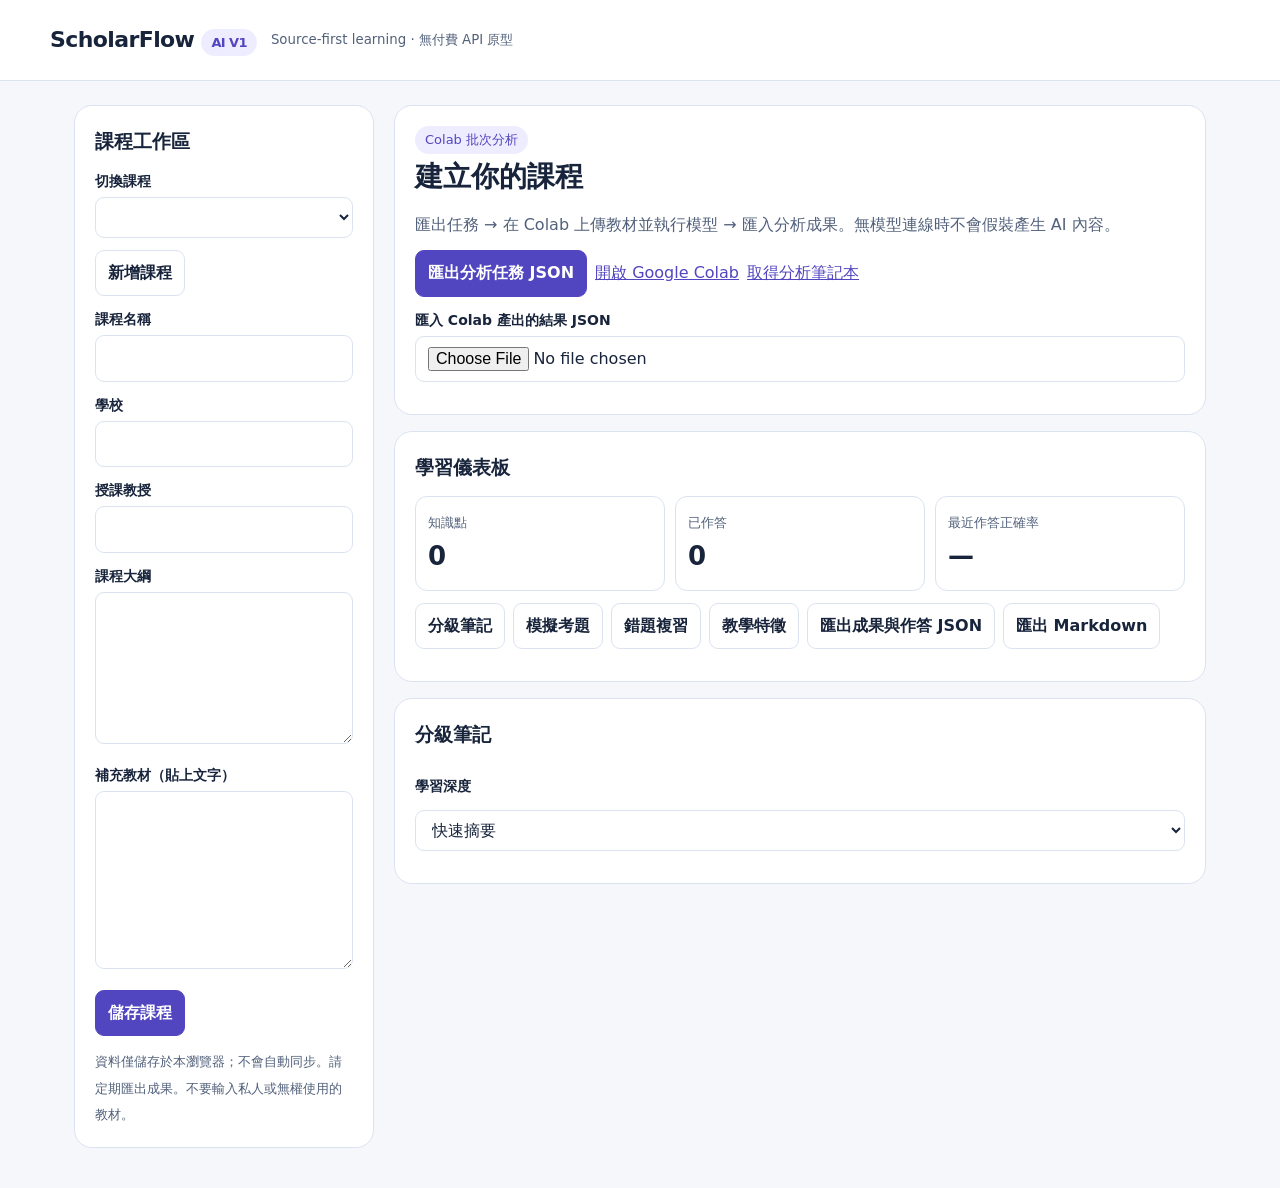
==== scholarflow/index.html @ 3a888ba1 "Add ScholarFlow responsive course workspace" ====
<!doctype html>
<html lang="zh-Hant"><head><meta charset="utf-8"><meta name="viewport" content="width=device-width, initial-scale=1"><title>ScholarFlow AI — 課程學習工作室</title>
<style>
:root{color-scheme:light dark;--bg:#f5f7fb;--panel:#fff;--ink:#18243b;--muted:#52617b;--line:#dbe3f0;--accent:#5146bf;--soft:#eeedff} @media(prefers-color-scheme:dark){:root{--bg:#101523;--panel:#1b2336;--ink:#edf1ff;--muted:#b4c1d8;--line:#37435b;--accent:#a49aff;--soft:#29284a}} *{box-sizing:border-box}body{margin:0;background:var(--bg);color:var(--ink);font:16px/1.65 system-ui,sans-serif}header{border-bottom:1px solid var(--line);background:var(--panel);padding:22px max(20px,calc((100vw - 1180px)/2));display:flex;align-items:center;gap:14px;flex-wrap:wrap}header strong{font-size:22px;letter-spacing:-.6px}header small{color:var(--muted)}main{max-width:1180px;margin:auto;padding:24px;display:grid;grid-template-columns:300px minmax(0,1fr);gap:20px}section,aside{background:var(--panel);border:1px solid var(--line);border-radius:18px;padding:20px;margin-bottom:16px}aside{align-self:start}h1,h2,h3,p{margin:0 0 12px}h1{font-size:28px}h2{font-size:19px}h3{font-size:17px}label{display:block;font-size:14px;font-weight:600;margin:12px 0 4px}input,textarea,select,button{font:inherit;border:1px solid var(--line);border-radius:9px;padding:9px 12px;color:var(--ink);background:var(--panel);max-width:100%}input,textarea,select{width:100%}textarea{resize:vertical}button{cursor:pointer;font-weight:600}button.primary{background:#5146bf;color:#fff;border-color:#5146bf}button:disabled{opacity:.5;cursor:not-allowed}button:focus-visible,a:focus-visible,input:focus-visible{outline:3px solid var(--accent);outline-offset:2px}.bar{display:flex;flex-wrap:wrap;gap:8px;align-items:center;margin:12px 0}.muted,small{color:var(--muted)}.pill{display:inline-block;border-radius:20px;background:var(--soft);padding:3px 10px;color:var(--accent);font-size:13px}.note{white-space:pre-wrap;overflow-wrap:anywhere}.item{border-top:1px solid var(--line);padding:16px 0}.item:first-child{border-top:0}.stat{font-size:26px;font-weight:700}.metrics{display:grid;grid-template-columns:repeat(3,1fr);gap:10px}.metric{border:1px solid var(--line);padding:12px;border-radius:12px}.choice{display:block;width:100%;text-align:left;margin:6px 0;white-space:normal}.status{white-space:pre-wrap;overflow-wrap:anywhere;color:var(--muted)}a{color:var(--accent)}[hidden]{display:none!important}@media(max-width:760px){main{grid-template-columns:1fr;padding:12px}header{padding:16px}.metrics{grid-template-columns:1fr 1fr}}
</style></head><body><header><strong>ScholarFlow <span class="pill">AI V1</span></strong><small>Source-first learning · 無付費 API 原型</small></header>
<main><aside><h2>課程工作區</h2><label for="courses">切換課程</label><select id="courses"></select><div class="bar"><button id="new">新增課程</button></div><form id="courseForm"><label for="name">課程名稱</label><input id="name" required maxlength="120"><label for="school">學校</label><input id="school" maxlength="120"><label for="professor">授課教授</label><input id="professor" maxlength="120"><label for="outline">課程大綱</label><textarea id="outline" rows="5" maxlength="20000"></textarea><label for="material">補充教材（貼上文字）</label><textarea id="material" rows="6" maxlength="80000"></textarea><div class="bar"><button class="primary" type="submit">儲存課程</button></div></form><small>資料僅儲存於本瀏覽器；不會自動同步。請定期匯出成果。不要輸入私人或無權使用的教材。</small></aside>
<div><section><span class="pill">Colab 批次分析</span><h1 id="heading">建立你的課程</h1><p class="muted">匯出任務 → 在 Colab 上傳教材並執行模型 → 匯入分析成果。無模型連線時不會假裝產生 AI 內容。</p><div class="bar"><button id="task" class="primary">匯出分析任務 JSON</button><a href="https://colab.research.google.com/" target="_blank" rel="noopener noreferrer">開啟 Google Colab</a><a href="./scholarflow.ipynb" download>取得分析筆記本</a></div><label for="result">匯入 Colab 產出的結果 JSON</label><input type="file" id="result" accept=".json,application/json"><p id="status" class="status" role="status" aria-live="polite"></p></section>
<section><h2>學習儀表板</h2><div class="metrics"><div class="metric"><small>知識點</small><div id="nNotes" class="stat">0</div></div><div class="metric"><small>已作答</small><div id="nDone" class="stat">0</div></div><div class="metric"><small>最近作答正確率</small><div id="accuracy" class="stat">—</div></div></div><p class="muted" id="meta"></p><div class="bar"><button data-view="notes">分級筆記</button><button data-view="quiz">模擬考題</button><button data-view="mistakes">錯題複習</button><button data-view="prof">教學特徵</button><button id="export">匯出成果與作答 JSON</button><button id="markdown">匯出 Markdown</button></div></section>
<section><h2 id="viewTitle">分級筆記</h2><div id="depthBar" class="bar"><label for="depth">學習深度</label><select id="depth"><option value="summary">快速摘要</option><option value="explanation">深入教學</option><option value="extension">加深加廣（待核實）</option></select></div><div id="content"></div></section></div></main>
<script src="./app.js" defer></script></body></html>
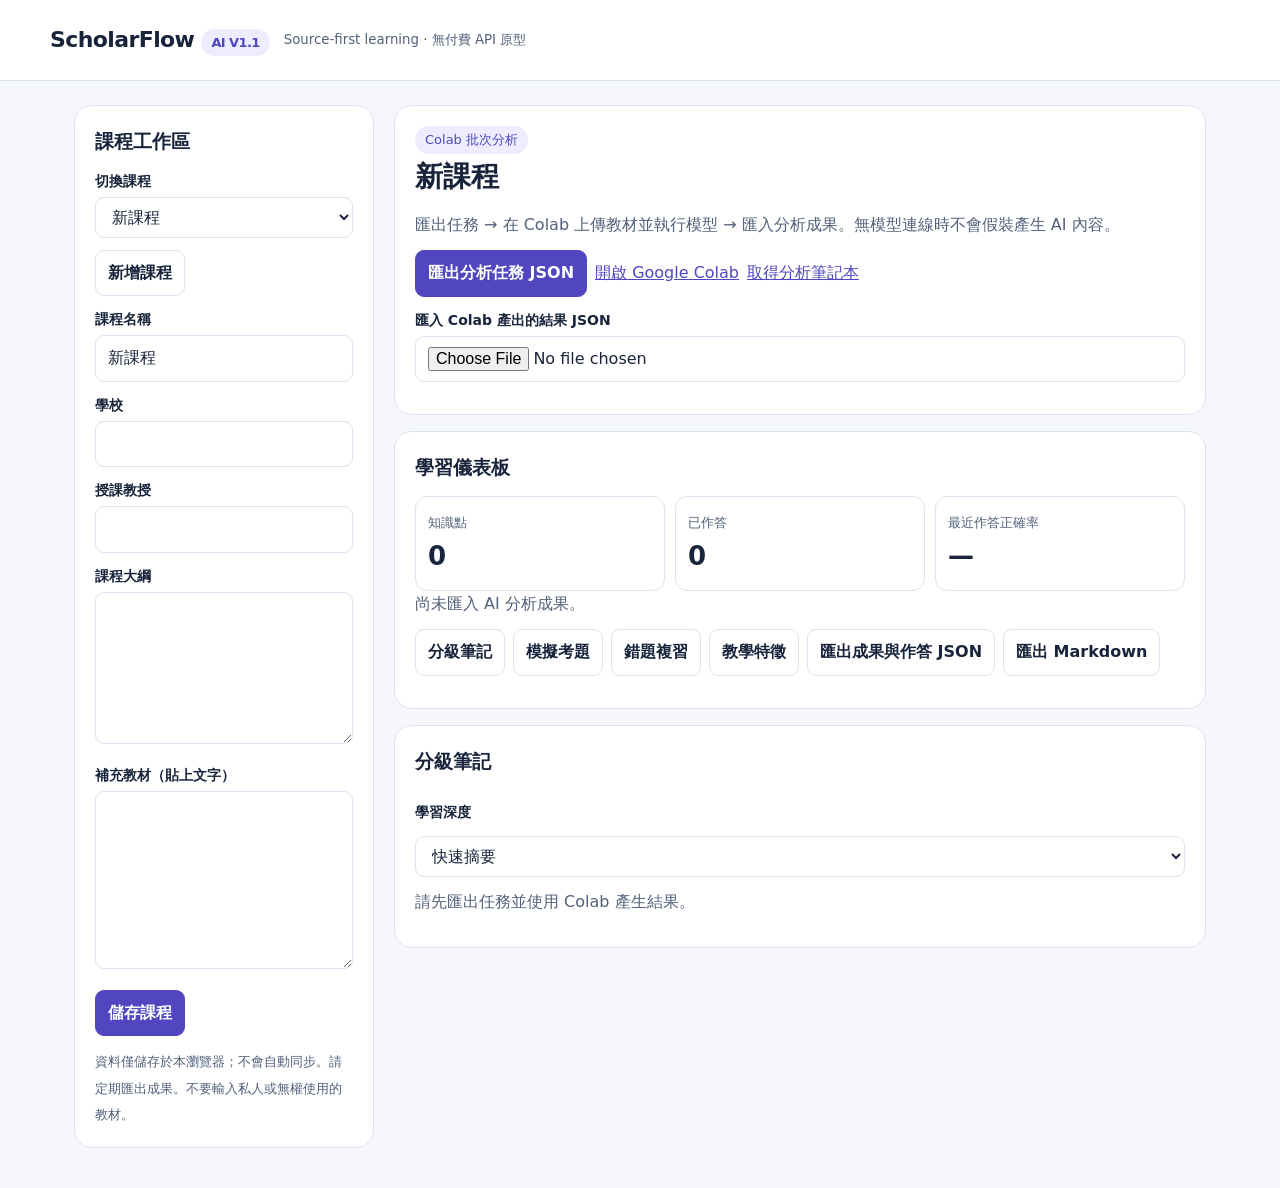
==== commit 1b2b399f: "ScholarFlow V1.1: source ID mapping, bounded recovery, staged evaluation and Colab benchmark" ====
--- a/scholarflow/index.html
+++ b/scholarflow/index.html
@@ -2,9 +2,9 @@
 <html lang="zh-Hant"><head><meta charset="utf-8"><meta name="viewport" content="width=device-width, initial-scale=1"><title>ScholarFlow AI — 課程學習工作室</title>
 <style>
 :root{color-scheme:light dark;--bg:#f5f7fb;--panel:#fff;--ink:#18243b;--muted:#52617b;--line:#dbe3f0;--accent:#5146bf;--soft:#eeedff} @media(prefers-color-scheme:dark){:root{--bg:#101523;--panel:#1b2336;--ink:#edf1ff;--muted:#b4c1d8;--line:#37435b;--accent:#a49aff;--soft:#29284a}} *{box-sizing:border-box}body{margin:0;background:var(--bg);color:var(--ink);font:16px/1.65 system-ui,sans-serif}header{border-bottom:1px solid var(--line);background:var(--panel);padding:22px max(20px,calc((100vw - 1180px)/2));display:flex;align-items:center;gap:14px;flex-wrap:wrap}header strong{font-size:22px;letter-spacing:-.6px}header small{color:var(--muted)}main{max-width:1180px;margin:auto;padding:24px;display:grid;grid-template-columns:300px minmax(0,1fr);gap:20px}section,aside{background:var(--panel);border:1px solid var(--line);border-radius:18px;padding:20px;margin-bottom:16px}aside{align-self:start}h1,h2,h3,p{margin:0 0 12px}h1{font-size:28px}h2{font-size:19px}h3{font-size:17px}label{display:block;font-size:14px;font-weight:600;margin:12px 0 4px}input,textarea,select,button{font:inherit;border:1px solid var(--line);border-radius:9px;padding:9px 12px;color:var(--ink);background:var(--panel);max-width:100%}input,textarea,select{width:100%}textarea{resize:vertical}button{cursor:pointer;font-weight:600}button.primary{background:#5146bf;color:#fff;border-color:#5146bf}button:disabled{opacity:.5;cursor:not-allowed}button:focus-visible,a:focus-visible,input:focus-visible{outline:3px solid var(--accent);outline-offset:2px}.bar{display:flex;flex-wrap:wrap;gap:8px;align-items:center;margin:12px 0}.muted,small{color:var(--muted)}.pill{display:inline-block;border-radius:20px;background:var(--soft);padding:3px 10px;color:var(--accent);font-size:13px}.note{white-space:pre-wrap;overflow-wrap:anywhere}.item{border-top:1px solid var(--line);padding:16px 0}.item:first-child{border-top:0}.stat{font-size:26px;font-weight:700}.metrics{display:grid;grid-template-columns:repeat(3,1fr);gap:10px}.metric{border:1px solid var(--line);padding:12px;border-radius:12px}.choice{display:block;width:100%;text-align:left;margin:6px 0;white-space:normal}.status{white-space:pre-wrap;overflow-wrap:anywhere;color:var(--muted)}a{color:var(--accent)}[hidden]{display:none!important}@media(max-width:760px){main{grid-template-columns:1fr;padding:12px}header{padding:16px}.metrics{grid-template-columns:1fr 1fr}}
-</style></head><body><header><strong>ScholarFlow <span class="pill">AI V1</span></strong><small>Source-first learning · 無付費 API 原型</small></header>
+</style></head><body><header><strong>ScholarFlow <span class="pill">AI V1.1</span></strong><small>Source-first learning · 無付費 API 原型</small></header>
 <main><aside><h2>課程工作區</h2><label for="courses">切換課程</label><select id="courses"></select><div class="bar"><button id="new">新增課程</button></div><form id="courseForm"><label for="name">課程名稱</label><input id="name" required maxlength="120"><label for="school">學校</label><input id="school" maxlength="120"><label for="professor">授課教授</label><input id="professor" maxlength="120"><label for="outline">課程大綱</label><textarea id="outline" rows="5" maxlength="20000"></textarea><label for="material">補充教材（貼上文字）</label><textarea id="material" rows="6" maxlength="80000"></textarea><div class="bar"><button class="primary" type="submit">儲存課程</button></div></form><small>資料僅儲存於本瀏覽器；不會自動同步。請定期匯出成果。不要輸入私人或無權使用的教材。</small></aside>
-<div><section><span class="pill">Colab 批次分析</span><h1 id="heading">建立你的課程</h1><p class="muted">匯出任務 → 在 Colab 上傳教材並執行模型 → 匯入分析成果。無模型連線時不會假裝產生 AI 內容。</p><div class="bar"><button id="task" class="primary">匯出分析任務 JSON</button><a href="https://colab.research.google.com/" target="_blank" rel="noopener noreferrer">開啟 Google Colab</a><a href="./scholarflow.ipynb" download>取得分析筆記本</a></div><label for="result">匯入 Colab 產出的結果 JSON</label><input type="file" id="result" accept=".json,application/json"><p id="status" class="status" role="status" aria-live="polite"></p></section>
+<div><section><span class="pill">Colab 批次分析</span><h1 id="heading">建立你的課程</h1><p class="muted">匯出任務 → 在 Colab 上傳教材並執行模型 → 匯入分析成果。無模型連線時不會假裝產生 AI 內容。</p><div class="bar"><button id="task" class="primary">匯出分析任務 JSON</button><a href="https://colab.research.google.com/github/gogoray03/gogoray03.github.io/blob/feature/scholarflow-v1/scholarflow/scholarflow.ipynb" target="_blank" rel="noopener noreferrer">開啟 Google Colab</a><a href="./scholarflow.ipynb" download>取得分析筆記本</a></div><label for="result">匯入 Colab 產出的結果 JSON</label><input type="file" id="result" accept=".json,application/json"><p id="status" class="status" role="status" aria-live="polite"></p></section>
 <section><h2>學習儀表板</h2><div class="metrics"><div class="metric"><small>知識點</small><div id="nNotes" class="stat">0</div></div><div class="metric"><small>已作答</small><div id="nDone" class="stat">0</div></div><div class="metric"><small>最近作答正確率</small><div id="accuracy" class="stat">—</div></div></div><p class="muted" id="meta"></p><div class="bar"><button data-view="notes">分級筆記</button><button data-view="quiz">模擬考題</button><button data-view="mistakes">錯題複習</button><button data-view="prof">教學特徵</button><button id="export">匯出成果與作答 JSON</button><button id="markdown">匯出 Markdown</button></div></section>
 <section><h2 id="viewTitle">分級筆記</h2><div id="depthBar" class="bar"><label for="depth">學習深度</label><select id="depth"><option value="summary">快速摘要</option><option value="explanation">深入教學</option><option value="extension">加深加廣（待核實）</option></select></div><div id="content"></div></section></div></main>
 <script src="./app.js" defer></script></body></html>
